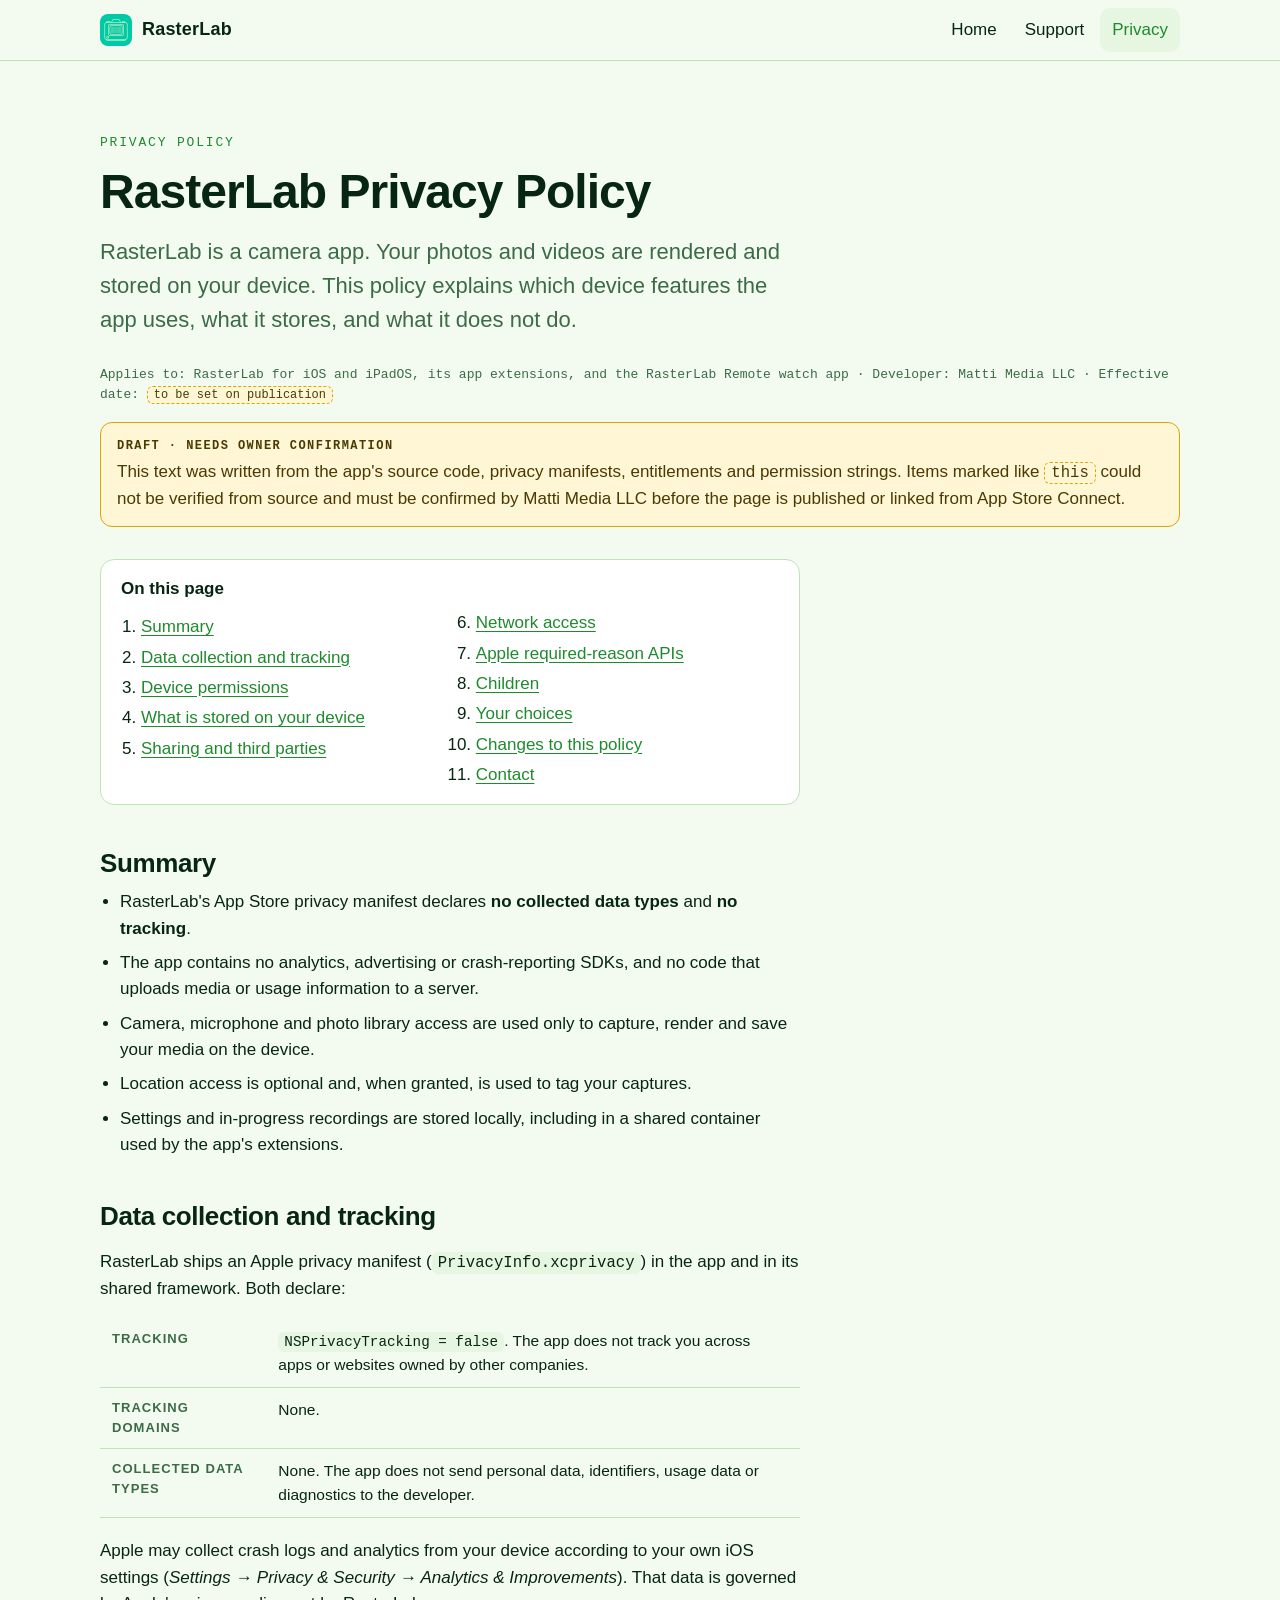
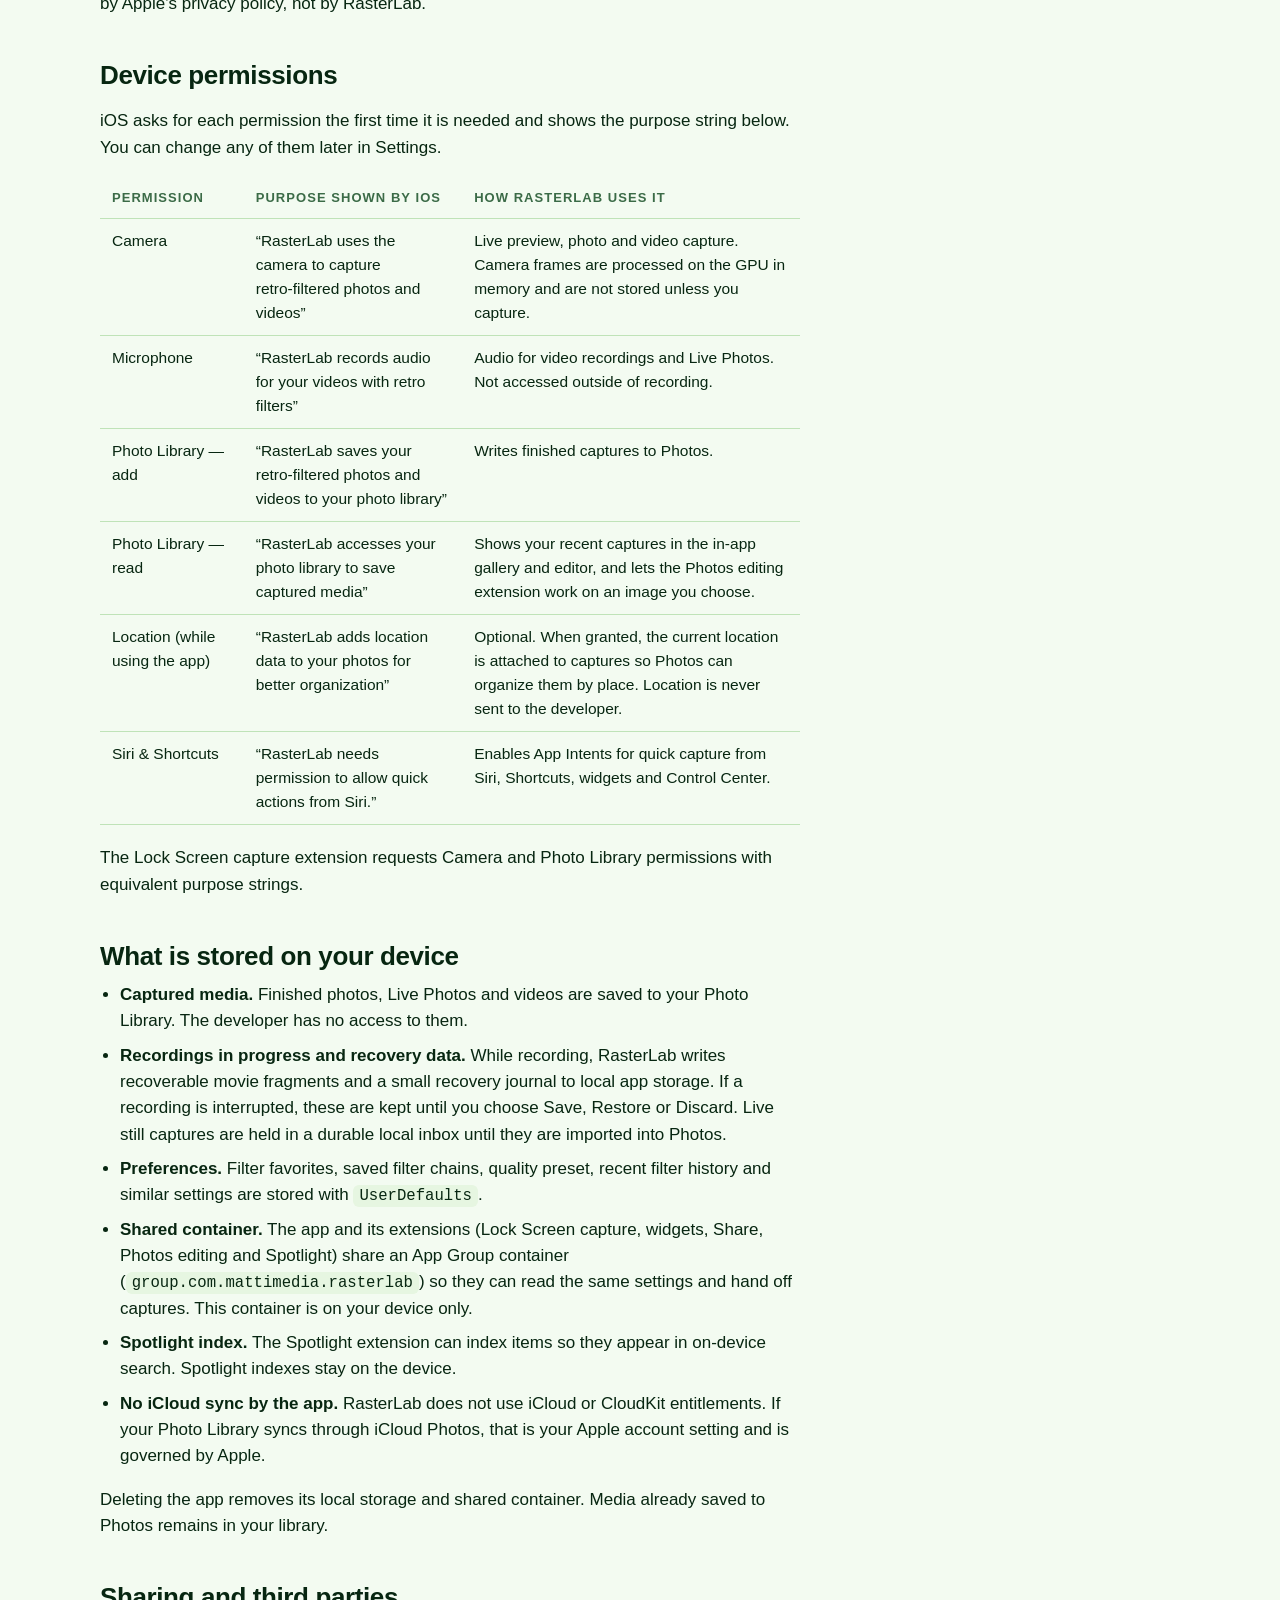
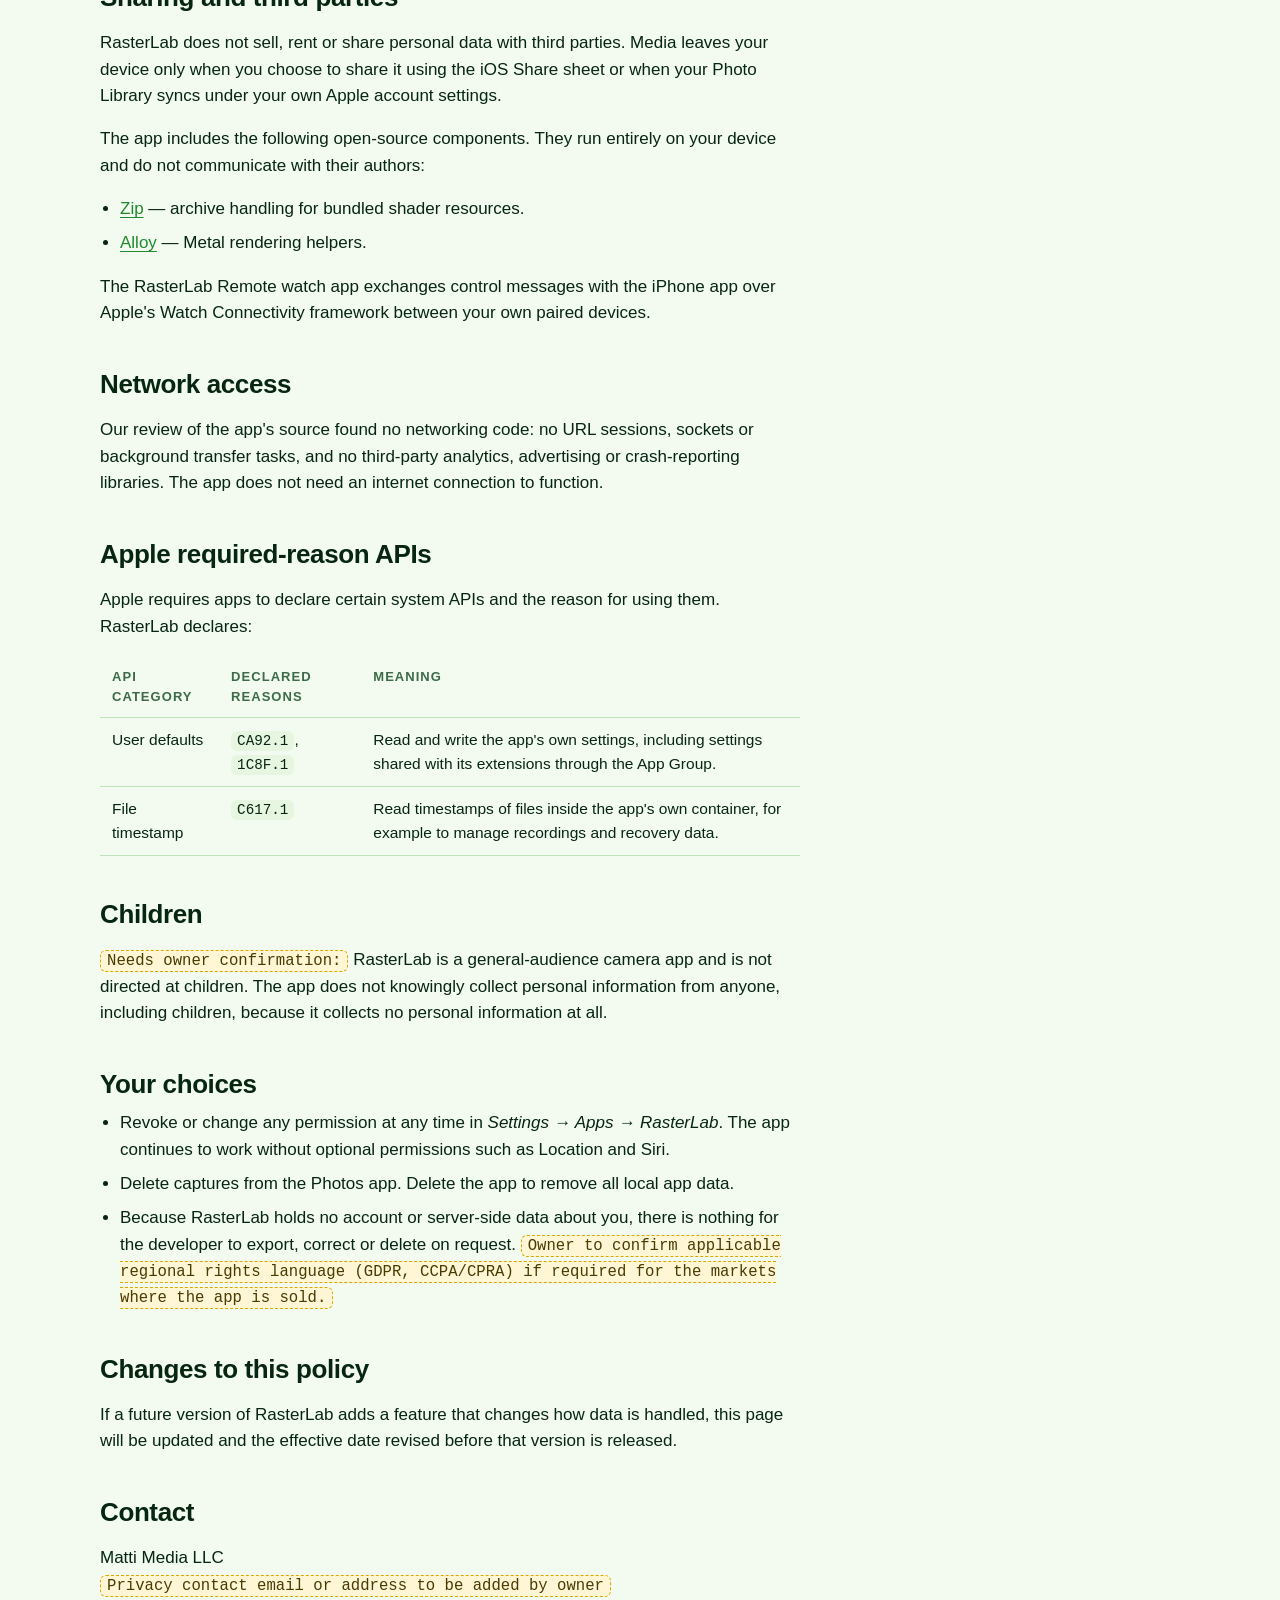
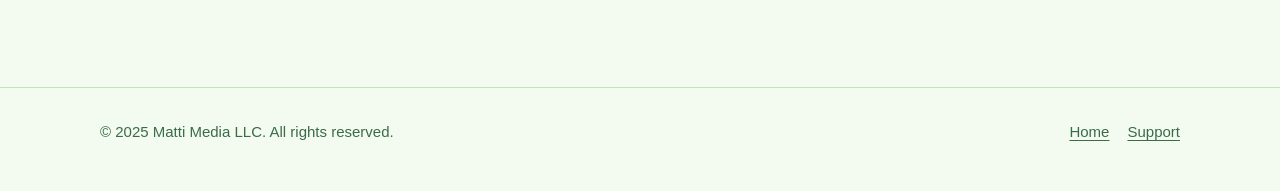
==== privacy/index.html @ b58735ed "Add RasterLab static site: landing, support and privacy pages Plain HTML/CSS site grounded in the ap" ====
<!doctype html>
<html lang="en">
<head>
<meta charset="utf-8">
<meta name="viewport" content="width=device-width, initial-scale=1">
<title>RasterLab Privacy Policy</title>
<meta name="description" content="How the RasterLab camera app handles camera, microphone, photo, location and other data.">
<meta name="theme-color" content="#04210d">
<link rel="icon" href="../assets/app-icon-512.png" type="image/png">
<link rel="apple-touch-icon" href="../assets/apple-touch-icon.png">
<link rel="stylesheet" href="../styles.css">
</head>
<body>
<a class="skip" href="#main">Skip to content</a>
<header class="site-header">
  <nav class="wrap nav" aria-label="Primary">
    <a class="brand" href="../"><img src="../assets/app-icon-512.png" alt="" width="32" height="32"><span>RasterLab</span></a>
    <ul>
      <li><a class="link" href="../">Home</a></li>
      <li><a class="link" href="../support/">Support</a></li>
      <li><a class="link" href="./" aria-current="page">Privacy</a></li>
    </ul>
  </nav>
</header>

<main id="main" class="wrap doc">
  <header>
    <p class="eyebrow">Privacy policy</p>
    <h1>RasterLab Privacy Policy</h1>
    <p class="lede">RasterLab is a camera app. Your photos and videos are rendered and stored on your device. This policy explains which device features the app uses, what it stores, and what it does not do.</p>
    <p class="meta">Applies to: RasterLab for iOS and iPadOS, its app extensions, and the RasterLab Remote watch app · Developer: Matti Media LLC · Effective date: <span class="todo">to be set on publication</span></p>
    <div class="draft"><strong>Draft · needs owner confirmation</strong>This text was written from the app's source code, privacy manifests, entitlements and permission strings. Items marked like <span class="todo">this</span> could not be verified from source and must be confirmed by Matti Media LLC before the page is published or linked from App Store Connect.</div>
  </header>

  <article>
    <nav class="toc" aria-label="On this page">
      <strong>On this page</strong>
      <ol>
        <li><a href="#summary">Summary</a></li>
        <li><a href="#collection">Data collection and tracking</a></li>
        <li><a href="#permissions">Device permissions</a></li>
        <li><a href="#storage">What is stored on your device</a></li>
        <li><a href="#sharing">Sharing and third parties</a></li>
        <li><a href="#network">Network access</a></li>
        <li><a href="#apple-apis">Apple required‑reason APIs</a></li>
        <li><a href="#children">Children</a></li>
        <li><a href="#rights">Your choices</a></li>
        <li><a href="#changes">Changes to this policy</a></li>
        <li><a href="#contact">Contact</a></li>
      </ol>
    </nav>

    <h2 id="summary">Summary</h2>
    <ul class="list">
      <li>RasterLab's App Store privacy manifest declares <strong>no collected data types</strong> and <strong>no tracking</strong>.</li>
      <li>The app contains no analytics, advertising or crash‑reporting SDKs, and no code that uploads media or usage information to a server.</li>
      <li>Camera, microphone and photo library access are used only to capture, render and save your media on the device.</li>
      <li>Location access is optional and, when granted, is used to tag your captures.</li>
      <li>Settings and in‑progress recordings are stored locally, including in a shared container used by the app's extensions.</li>
    </ul>

    <h2 id="collection">Data collection and tracking</h2>
    <p>RasterLab ships an Apple privacy manifest (<code>PrivacyInfo.xcprivacy</code>) in the app and in its shared framework. Both declare:</p>
    <table>
      <tbody>
        <tr><th scope="row">Tracking</th><td><code>NSPrivacyTracking = false</code>. The app does not track you across apps or websites owned by other companies.</td></tr>
        <tr><th scope="row">Tracking domains</th><td>None.</td></tr>
        <tr><th scope="row">Collected data types</th><td>None. The app does not send personal data, identifiers, usage data or diagnostics to the developer.</td></tr>
      </tbody>
    </table>
    <p>Apple may collect crash logs and analytics from your device according to your own iOS settings (<em>Settings → Privacy &amp; Security → Analytics &amp; Improvements</em>). That data is governed by Apple's privacy policy, not by RasterLab.</p>

    <h2 id="permissions">Device permissions</h2>
    <p>iOS asks for each permission the first time it is needed and shows the purpose string below. You can change any of them later in Settings.</p>
    <table>
      <thead><tr><th>Permission</th><th>Purpose shown by iOS</th><th>How RasterLab uses it</th></tr></thead>
      <tbody>
        <tr><td>Camera</td><td>“RasterLab uses the camera to capture retro‑filtered photos and videos”</td><td>Live preview, photo and video capture. Camera frames are processed on the GPU in memory and are not stored unless you capture.</td></tr>
        <tr><td>Microphone</td><td>“RasterLab records audio for your videos with retro filters”</td><td>Audio for video recordings and Live Photos. Not accessed outside of recording.</td></tr>
        <tr><td>Photo Library — add</td><td>“RasterLab saves your retro‑filtered photos and videos to your photo library”</td><td>Writes finished captures to Photos.</td></tr>
        <tr><td>Photo Library — read</td><td>“RasterLab accesses your photo library to save captured media”</td><td>Shows your recent captures in the in‑app gallery and editor, and lets the Photos editing extension work on an image you choose.</td></tr>
        <tr><td>Location (while using the app)</td><td>“RasterLab adds location data to your photos for better organization”</td><td>Optional. When granted, the current location is attached to captures so Photos can organize them by place. Location is never sent to the developer.</td></tr>
        <tr><td>Siri &amp; Shortcuts</td><td>“RasterLab needs permission to allow quick actions from Siri.”</td><td>Enables App Intents for quick capture from Siri, Shortcuts, widgets and Control Center.</td></tr>
      </tbody>
    </table>
    <p>The Lock Screen capture extension requests Camera and Photo Library permissions with equivalent purpose strings.</p>

    <h2 id="storage">What is stored on your device</h2>
    <ul class="list">
      <li><strong>Captured media.</strong> Finished photos, Live Photos and videos are saved to your Photo Library. The developer has no access to them.</li>
      <li><strong>Recordings in progress and recovery data.</strong> While recording, RasterLab writes recoverable movie fragments and a small recovery journal to local app storage. If a recording is interrupted, these are kept until you choose Save, Restore or Discard. Live still captures are held in a durable local inbox until they are imported into Photos.</li>
      <li><strong>Preferences.</strong> Filter favorites, saved filter chains, quality preset, recent filter history and similar settings are stored with <code>UserDefaults</code>.</li>
      <li><strong>Shared container.</strong> The app and its extensions (Lock Screen capture, widgets, Share, Photos editing and Spotlight) share an App Group container (<code>group.com.mattimedia.rasterlab</code>) so they can read the same settings and hand off captures. This container is on your device only.</li>
      <li><strong>Spotlight index.</strong> The Spotlight extension can index items so they appear in on‑device search. Spotlight indexes stay on the device.</li>
      <li><strong>No iCloud sync by the app.</strong> RasterLab does not use iCloud or CloudKit entitlements. If your Photo Library syncs through iCloud Photos, that is your Apple account setting and is governed by Apple.</li>
    </ul>
    <p>Deleting the app removes its local storage and shared container. Media already saved to Photos remains in your library.</p>

    <h2 id="sharing">Sharing and third parties</h2>
    <p>RasterLab does not sell, rent or share personal data with third parties. Media leaves your device only when you choose to share it using the iOS Share sheet or when your Photo Library syncs under your own Apple account settings.</p>
    <p>The app includes the following open‑source components. They run entirely on your device and do not communicate with their authors:</p>
    <ul class="list">
      <li><a href="https://github.com/marmelroy/Zip" rel="noopener">Zip</a> — archive handling for bundled shader resources.</li>
      <li><a href="https://github.com/s1ddok/Alloy" rel="noopener">Alloy</a> — Metal rendering helpers.</li>
    </ul>
    <p>The RasterLab Remote watch app exchanges control messages with the iPhone app over Apple's Watch Connectivity framework between your own paired devices.</p>

    <h2 id="network">Network access</h2>
    <p>Our review of the app's source found no networking code: no URL sessions, sockets or background transfer tasks, and no third‑party analytics, advertising or crash‑reporting libraries. The app does not need an internet connection to function.</p>

    <h2 id="apple-apis">Apple required‑reason APIs</h2>
    <p>Apple requires apps to declare certain system APIs and the reason for using them. RasterLab declares:</p>
    <table>
      <thead><tr><th>API category</th><th>Declared reasons</th><th>Meaning</th></tr></thead>
      <tbody>
        <tr><td>User defaults</td><td><code>CA92.1</code>, <code>1C8F.1</code></td><td>Read and write the app's own settings, including settings shared with its extensions through the App Group.</td></tr>
        <tr><td>File timestamp</td><td><code>C617.1</code></td><td>Read timestamps of files inside the app's own container, for example to manage recordings and recovery data.</td></tr>
      </tbody>
    </table>

    <h2 id="children">Children</h2>
    <p><span class="todo">Needs owner confirmation:</span> RasterLab is a general‑audience camera app and is not directed at children. The app does not knowingly collect personal information from anyone, including children, because it collects no personal information at all.</p>

    <h2 id="rights">Your choices</h2>
    <ul class="list">
      <li>Revoke or change any permission at any time in <em>Settings → Apps → RasterLab</em>. The app continues to work without optional permissions such as Location and Siri.</li>
      <li>Delete captures from the Photos app. Delete the app to remove all local app data.</li>
      <li>Because RasterLab holds no account or server‑side data about you, there is nothing for the developer to export, correct or delete on request. <span class="todo">Owner to confirm applicable regional rights language (GDPR, CCPA/CPRA) if required for the markets where the app is sold.</span></li>
    </ul>

    <h2 id="changes">Changes to this policy</h2>
    <p>If a future version of RasterLab adds a feature that changes how data is handled, this page will be updated and the effective date revised before that version is released.</p>

    <h2 id="contact">Contact</h2>
    <p>Matti Media LLC<br><span class="todo">Privacy contact email or address to be added by owner</span></p>
  </article>
</main>

<footer class="site-footer">
  <div class="wrap row">
    <div>© 2025 Matti Media LLC. All rights reserved.</div>
    <ul>
      <li><a href="../">Home</a></li>
      <li><a href="../support/">Support</a></li>
    </ul>
  </div>
</footer>
</body>
</html>
---- styles.css ----
/* RasterLab site — brand pulled from the app icon + AccentColor (display-p3 0.576 0.988 0.424 ≈ #93FC6C) */
:root {
  --bg: #04210d;
  --bg-elev: #0a3317;
  --bg-card: #0c3a1b;
  --line: #1c5a2f;
  --ink: #e8ffe9;
  --ink-muted: #a9d8b0;
  --accent: #93fc6c;
  --accent-ink: #04210d;
  --warn-bg: #3a2a06;
  --warn-line: #a67c12;
  --warn-ink: #ffe9a8;
  --radius: 14px;
  --maxw: 1080px;
  --mono: ui-monospace, "SF Mono", Menlo, Consolas, monospace;
  --sans: -apple-system, BlinkMacSystemFont, "SF Pro Text", "Segoe UI", Inter, Roboto, Helvetica, Arial, sans-serif;
}
@media (prefers-color-scheme: light) {
  :root:not([data-theme="dark"]) {
    --bg: #f3fbf1; --bg-elev: #e6f6e1; --bg-card: #ffffff; --line: #bfe3b8;
    --ink: #072611; --ink-muted: #3b6b47; --accent: #1f8a2d; --accent-ink: #ffffff;
    --warn-bg: #fff6d6; --warn-line: #d7a800; --warn-ink: #4a3a00;
  }
}
* { box-sizing: border-box; }
html { scroll-behavior: smooth; }
@media (prefers-reduced-motion: reduce) { html { scroll-behavior: auto; } * { animation: none !important; transition: none !important; } }
body {
  margin: 0; background: var(--bg); color: var(--ink); font-family: var(--sans);
  font-size: 17px; line-height: 1.55; -webkit-font-smoothing: antialiased;
}
a { color: var(--accent); text-underline-offset: 3px; }
a:hover { text-decoration-thickness: 2px; }
:focus-visible { outline: 3px solid var(--accent); outline-offset: 3px; border-radius: 4px; }
img { max-width: 100%; height: auto; display: block; }
.skip { position: absolute; left: -999px; top: 8px; background: var(--accent); color: var(--accent-ink); padding: 8px 12px; border-radius: 8px; z-index: 100; }
.skip:focus { left: 16px; }
.wrap { width: min(var(--maxw), 100% - 32px); margin-inline: auto; }

/* header */
.site-header { position: sticky; top: 0; z-index: 10; backdrop-filter: saturate(140%) blur(10px); background: color-mix(in srgb, var(--bg) 82%, transparent); border-bottom: 1px solid var(--line); }
.nav { display: flex; align-items: center; justify-content: space-between; gap: 16px; min-height: 60px; }
.brand { display: inline-flex; align-items: center; gap: 10px; font-weight: 700; letter-spacing: .2px; color: var(--ink); text-decoration: none; font-size: 18px; }
.brand img { width: 32px; height: 32px; border-radius: 8px; }
.nav ul { list-style: none; display: flex; gap: 4px; margin: 0; padding: 0; }
.nav a.link { display: inline-block; padding: 10px 12px; min-height: 44px; line-height: 24px; color: var(--ink); text-decoration: none; border-radius: 10px; font-weight: 500; }
.nav a.link:hover, .nav a.link[aria-current="page"] { background: var(--bg-elev); }
.nav a.link[aria-current="page"] { color: var(--accent); }

/* hero */
.hero { padding: clamp(48px, 9vw, 112px) 0 clamp(32px, 6vw, 72px); position: relative; overflow: hidden; }
.hero::before { content: ""; position: absolute; inset: 0; pointer-events: none; opacity: .18;
  background: repeating-linear-gradient(0deg, transparent 0 3px, color-mix(in srgb, var(--accent) 35%, transparent) 3px 4px); mask-image: radial-gradient(60% 60% at 50% 20%, #000 20%, transparent 100%); }
.hero-grid { display: grid; grid-template-columns: 1.2fr .8fr; gap: 40px; align-items: center; position: relative; }
.eyebrow { font-family: var(--mono); font-size: 13px; letter-spacing: .14em; text-transform: uppercase; color: var(--accent); margin: 0 0 14px; }
h1 { font-size: clamp(36px, 6vw, 64px); line-height: 1.04; letter-spacing: -.02em; margin: 0 0 18px; font-weight: 800; }
.lede { font-size: clamp(18px, 2.2vw, 22px); color: var(--ink-muted); margin: 0 0 28px; max-width: 56ch; }
.cta-row { display: flex; flex-wrap: wrap; gap: 12px; align-items: center; }
.btn { display: inline-flex; align-items: center; justify-content: center; gap: 8px; min-height: 48px; padding: 0 20px; border-radius: 12px; font-weight: 600; text-decoration: none; border: 1px solid var(--line); color: var(--ink); background: var(--bg-card); }
.btn.primary { background: var(--accent); color: var(--accent-ink); border-color: transparent; }
.btn.primary:hover { filter: brightness(1.06); }
.btn.ghost:hover { border-color: var(--accent); }
.note { font-size: 14px; color: var(--ink-muted); margin-top: 12px; }
.hero-art { justify-self: center; width: min(320px, 70vw); aspect-ratio: 1; border-radius: 26%; box-shadow: 0 30px 80px rgba(0,0,0,.45), 0 0 0 1px var(--line); }

/* sections */
section { padding: clamp(40px, 7vw, 88px) 0; border-top: 1px solid var(--line); }
h2 { font-size: clamp(26px, 3.6vw, 38px); letter-spacing: -.015em; line-height: 1.15; margin: 0 0 10px; }
h3 { font-size: 19px; margin: 0 0 6px; }
.sub { color: var(--ink-muted); margin: 0 0 32px; max-width: 64ch; font-size: 18px; }
.grid { display: grid; gap: 16px; grid-template-columns: repeat(3, 1fr); }
.card { background: var(--bg-card); border: 1px solid var(--line); border-radius: var(--radius); padding: 22px; }
.card p { margin: 0; color: var(--ink-muted); font-size: 16px; }
.card .k { font-family: var(--mono); color: var(--accent); font-size: 12px; letter-spacing: .12em; text-transform: uppercase; display: block; margin-bottom: 8px; }
.stats { display: grid; grid-template-columns: repeat(4, 1fr); gap: 16px; }
.stat { background: var(--bg-elev); border-radius: var(--radius); padding: 20px; border: 1px solid var(--line); }
.stat b { display: block; font-size: 30px; letter-spacing: -.02em; }
.stat span { color: var(--ink-muted); font-size: 15px; }
.list { padding-left: 20px; margin: 0; }
.list li { margin: 8px 0; }
.two { display: grid; grid-template-columns: 1fr 1fr; gap: 24px; }

/* document pages */
.doc { padding: clamp(32px, 6vw, 72px) 0; }
.doc header { margin-bottom: 32px; }
.doc h1 { font-size: clamp(32px, 5vw, 48px); }
.doc article { max-width: 74ch; }
.doc h2 { font-size: 26px; margin-top: 44px; }
.doc h3 { margin-top: 28px; }
.doc table { width: 100%; border-collapse: collapse; font-size: 15.5px; margin: 12px 0 20px; }
.doc th, .doc td { text-align: left; vertical-align: top; padding: 10px 12px; border-bottom: 1px solid var(--line); }
.doc th { color: var(--ink-muted); font-weight: 600; font-size: 13px; text-transform: uppercase; letter-spacing: .08em; }
.doc code { font-family: var(--mono); font-size: .92em; background: var(--bg-elev); padding: 2px 6px; border-radius: 6px; }
.toc { background: var(--bg-card); border: 1px solid var(--line); border-radius: var(--radius); padding: 16px 20px; margin: 0 0 28px; }
.toc ol { margin: 8px 0 0; padding-left: 20px; columns: 2; column-gap: 32px; }
.toc li { margin: 4px 0; break-inside: avoid; }
.meta { font-family: var(--mono); font-size: 13px; color: var(--ink-muted); }
details { border: 1px solid var(--line); border-radius: 12px; background: var(--bg-card); margin: 10px 0; }
summary { cursor: pointer; padding: 14px 18px; font-weight: 600; list-style: none; min-height: 44px; display: flex; align-items: center; justify-content: space-between; gap: 12px; }
summary::-webkit-details-marker { display: none; }
summary::after { content: "+"; font-family: var(--mono); color: var(--accent); font-size: 20px; }
details[open] summary::after { content: "–"; }
details .body { padding: 0 18px 16px; color: var(--ink-muted); }
details .body p:first-child { margin-top: 0; }

/* draft callouts: everything the owner must confirm before publishing */
.draft { background: var(--warn-bg); border: 1px solid var(--warn-line); color: var(--warn-ink); border-radius: 12px; padding: 14px 16px; margin: 16px 0; }
.draft strong { font-family: var(--mono); font-size: 12px; letter-spacing: .12em; text-transform: uppercase; display: block; margin-bottom: 4px; }
.draft a { color: inherit; }
.todo { font-family: var(--mono); font-size: .92em; background: var(--warn-bg); color: var(--warn-ink); border: 1px dashed var(--warn-line); padding: 1px 6px; border-radius: 6px; }

/* footer */
.site-footer { border-top: 1px solid var(--line); padding: 32px 0 48px; color: var(--ink-muted); font-size: 15px; }
.site-footer .row { display: flex; flex-wrap: wrap; gap: 12px 24px; justify-content: space-between; align-items: center; }
.site-footer ul { list-style: none; display: flex; gap: 18px; margin: 0; padding: 0; }
.site-footer a { color: var(--ink-muted); }

@media (max-width: 900px) {
  .grid { grid-template-columns: repeat(2, 1fr); }
  .stats { grid-template-columns: repeat(2, 1fr); }
  .hero-grid { grid-template-columns: 1fr; text-align: center; }
  .hero-grid .lede { margin-inline: auto; }
  .cta-row { justify-content: center; }
  .hero-art { order: -1; width: min(220px, 50vw); }
}
@media (max-width: 600px) {
  body { font-size: 16px; }
  .grid, .two, .stats { grid-template-columns: 1fr; }
  .toc ol { columns: 1; }
  .nav ul { gap: 0; }
  .nav a.link { padding: 10px 8px; }
  .brand span { display: none; }
  .btn { width: 100%; }
}
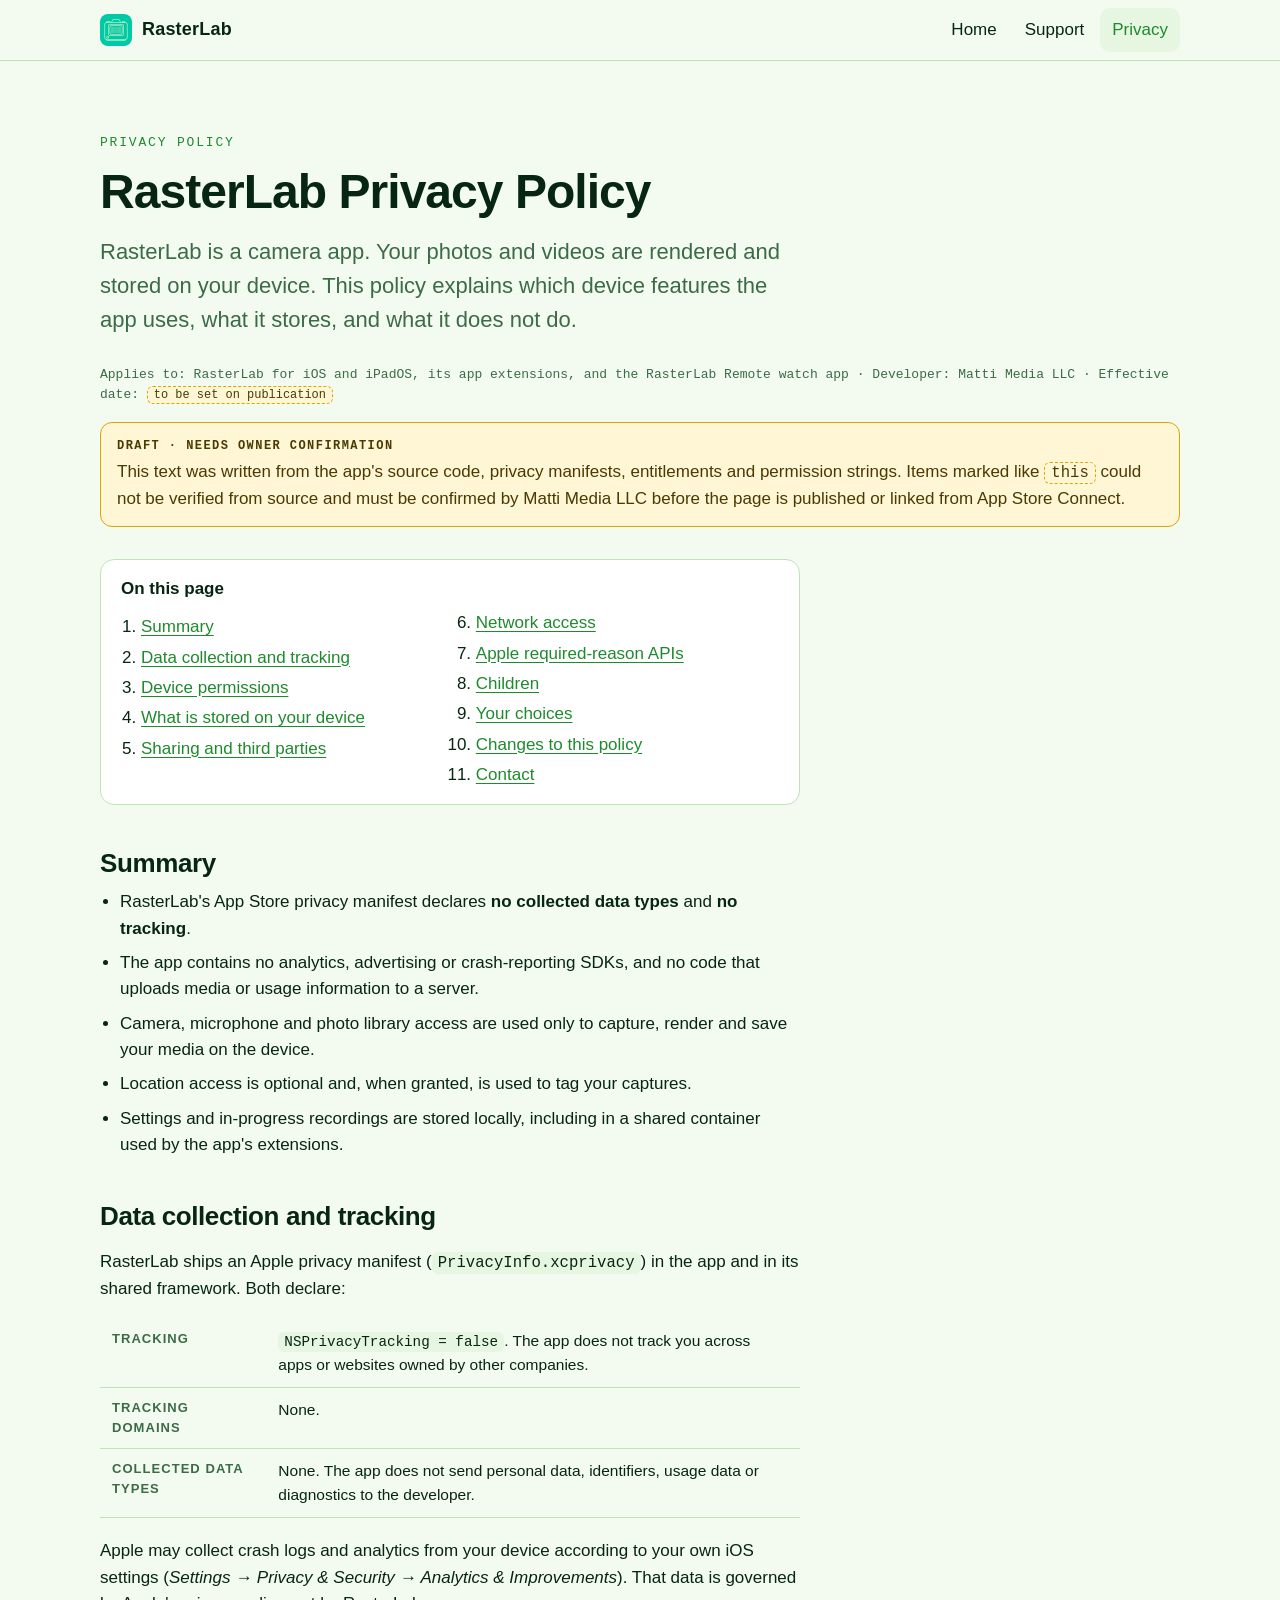
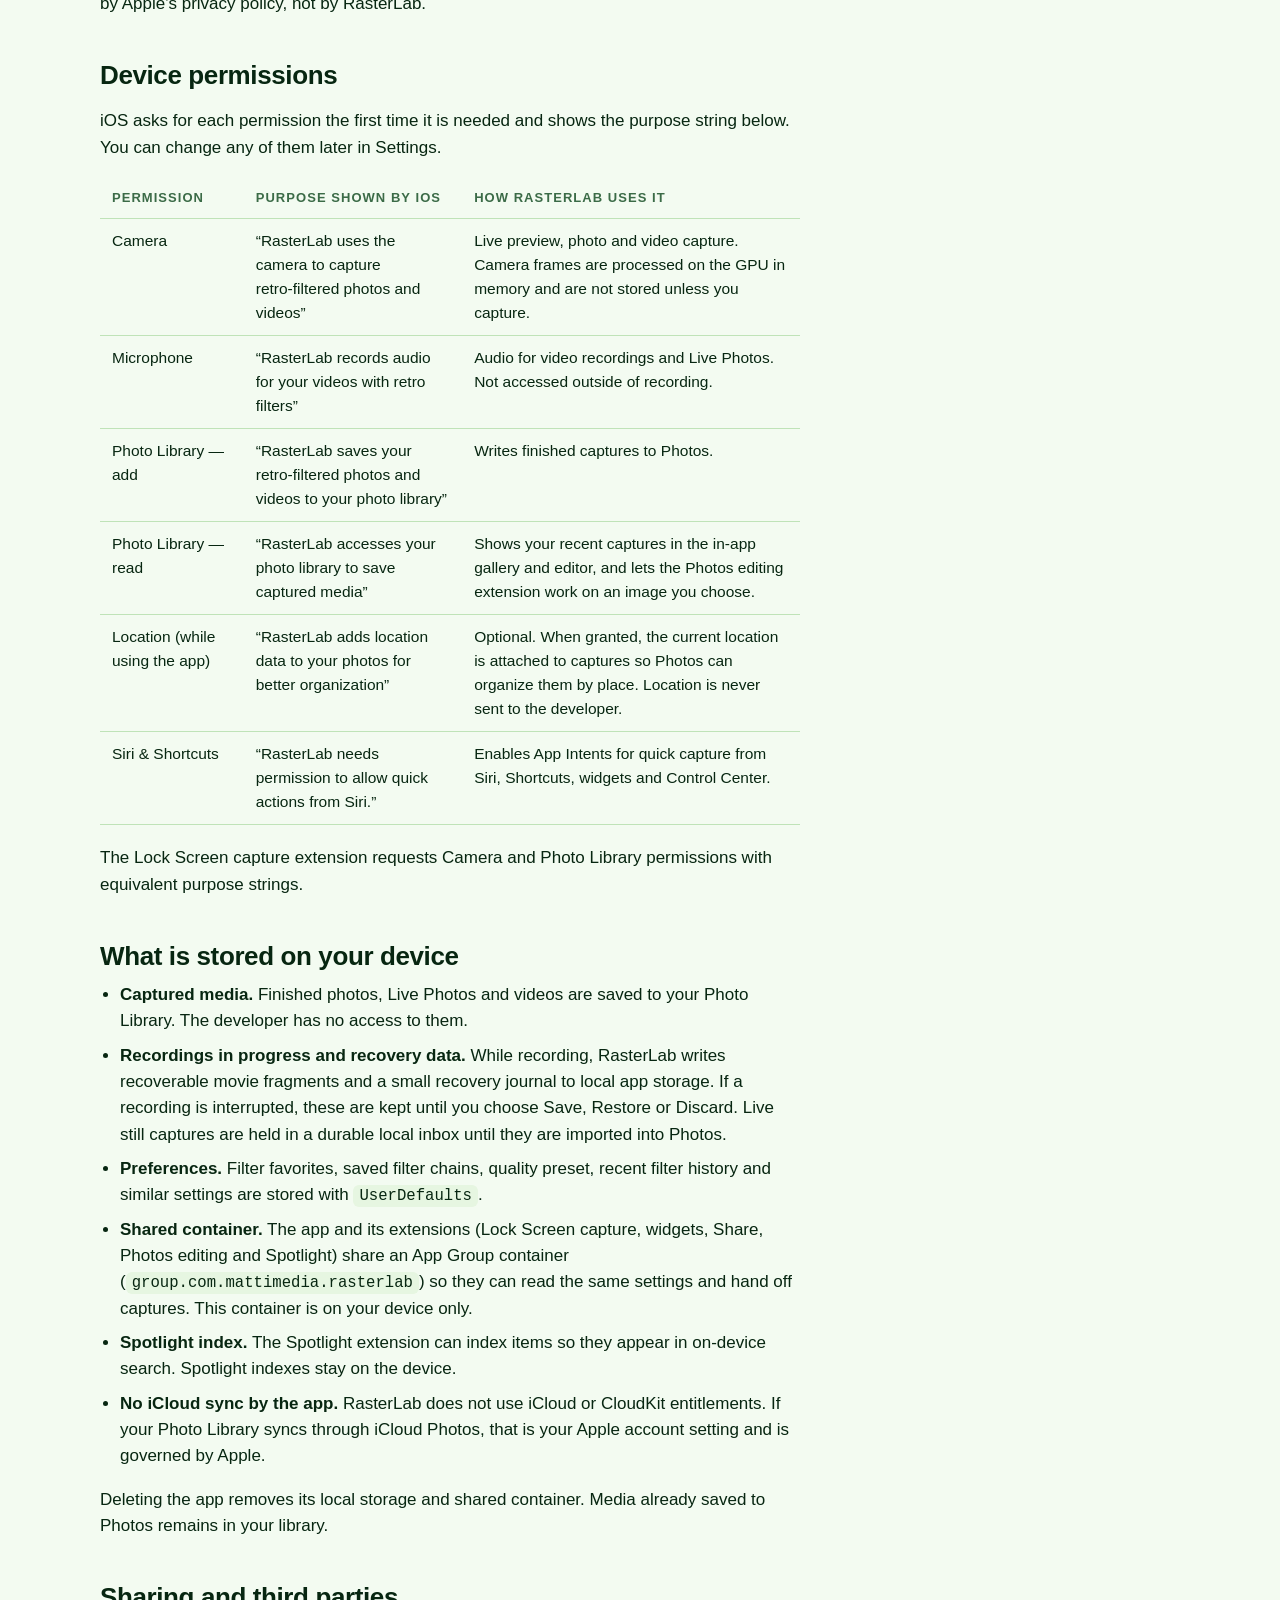
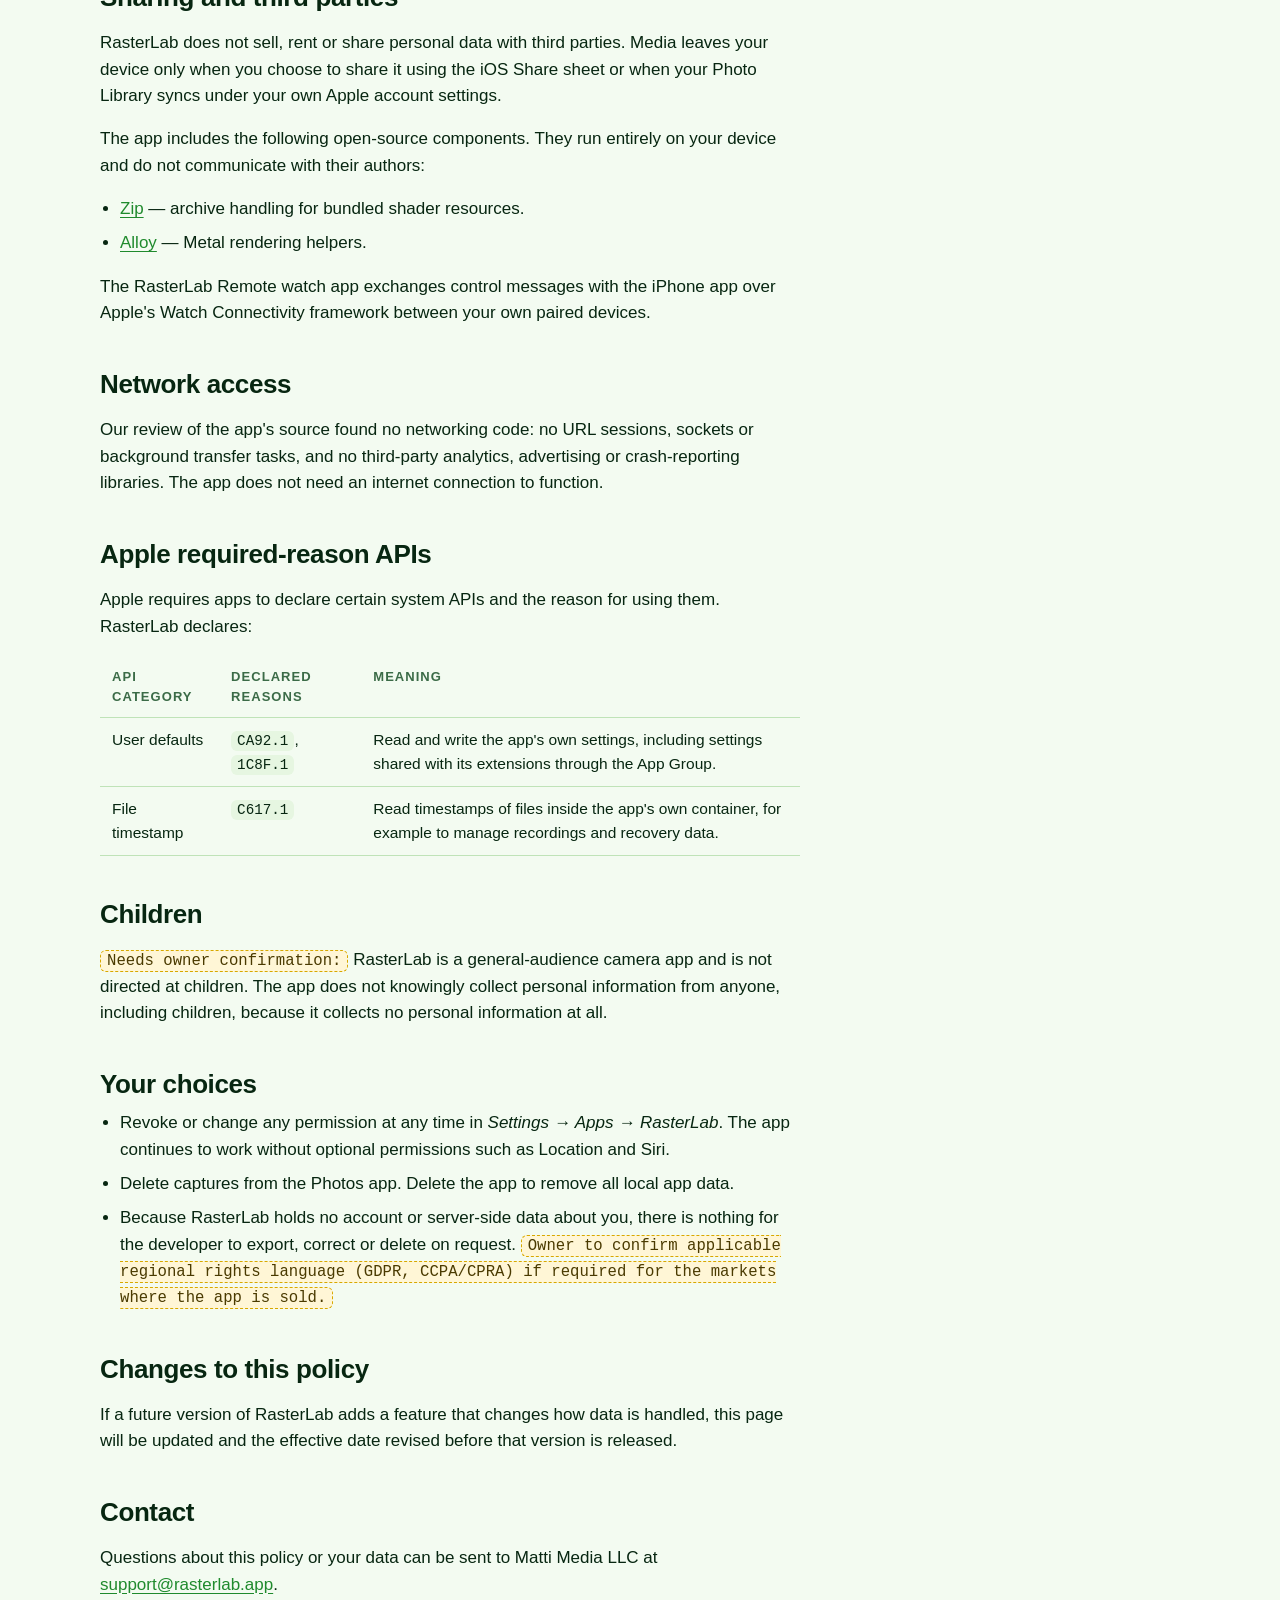
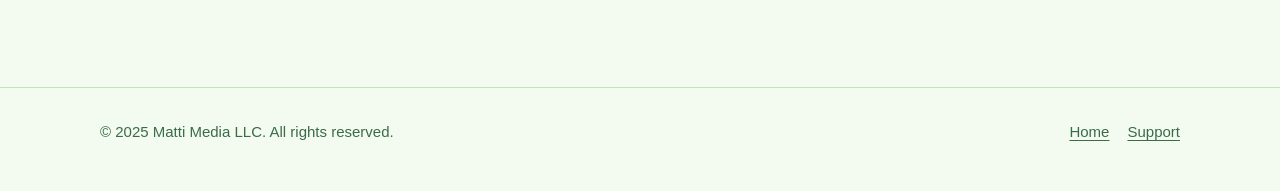
==== commit 2f1b1e93: "Move site to rasterlab.app and list support@rasterlab.app Switch canonical, Open Graph, sitemap and " ====
--- a/privacy/index.html
+++ b/privacy/index.html
@@ -8,6 +8,7 @@
 <meta name="theme-color" content="#04210d">
 <link rel="icon" href="../assets/app-icon-512.png" type="image/png">
 <link rel="apple-touch-icon" href="../assets/apple-touch-icon.png">
+<link rel="canonical" href="https://rasterlab.app/privacy/">
 <link rel="stylesheet" href="../styles.css">
 </head>
 <body>
@@ -132,7 +133,7 @@
     <p>If a future version of RasterLab adds a feature that changes how data is handled, this page will be updated and the effective date revised before that version is released.</p>
 
     <h2 id="contact">Contact</h2>
-    <p>Matti Media LLC<br><span class="todo">Privacy contact email or address to be added by owner</span></p>
+    <p>Questions about this policy or your data can be sent to Matti Media LLC at <a href="mailto:support@rasterlab.app">support@rasterlab.app</a>.</p>
   </article>
 </main>
 
